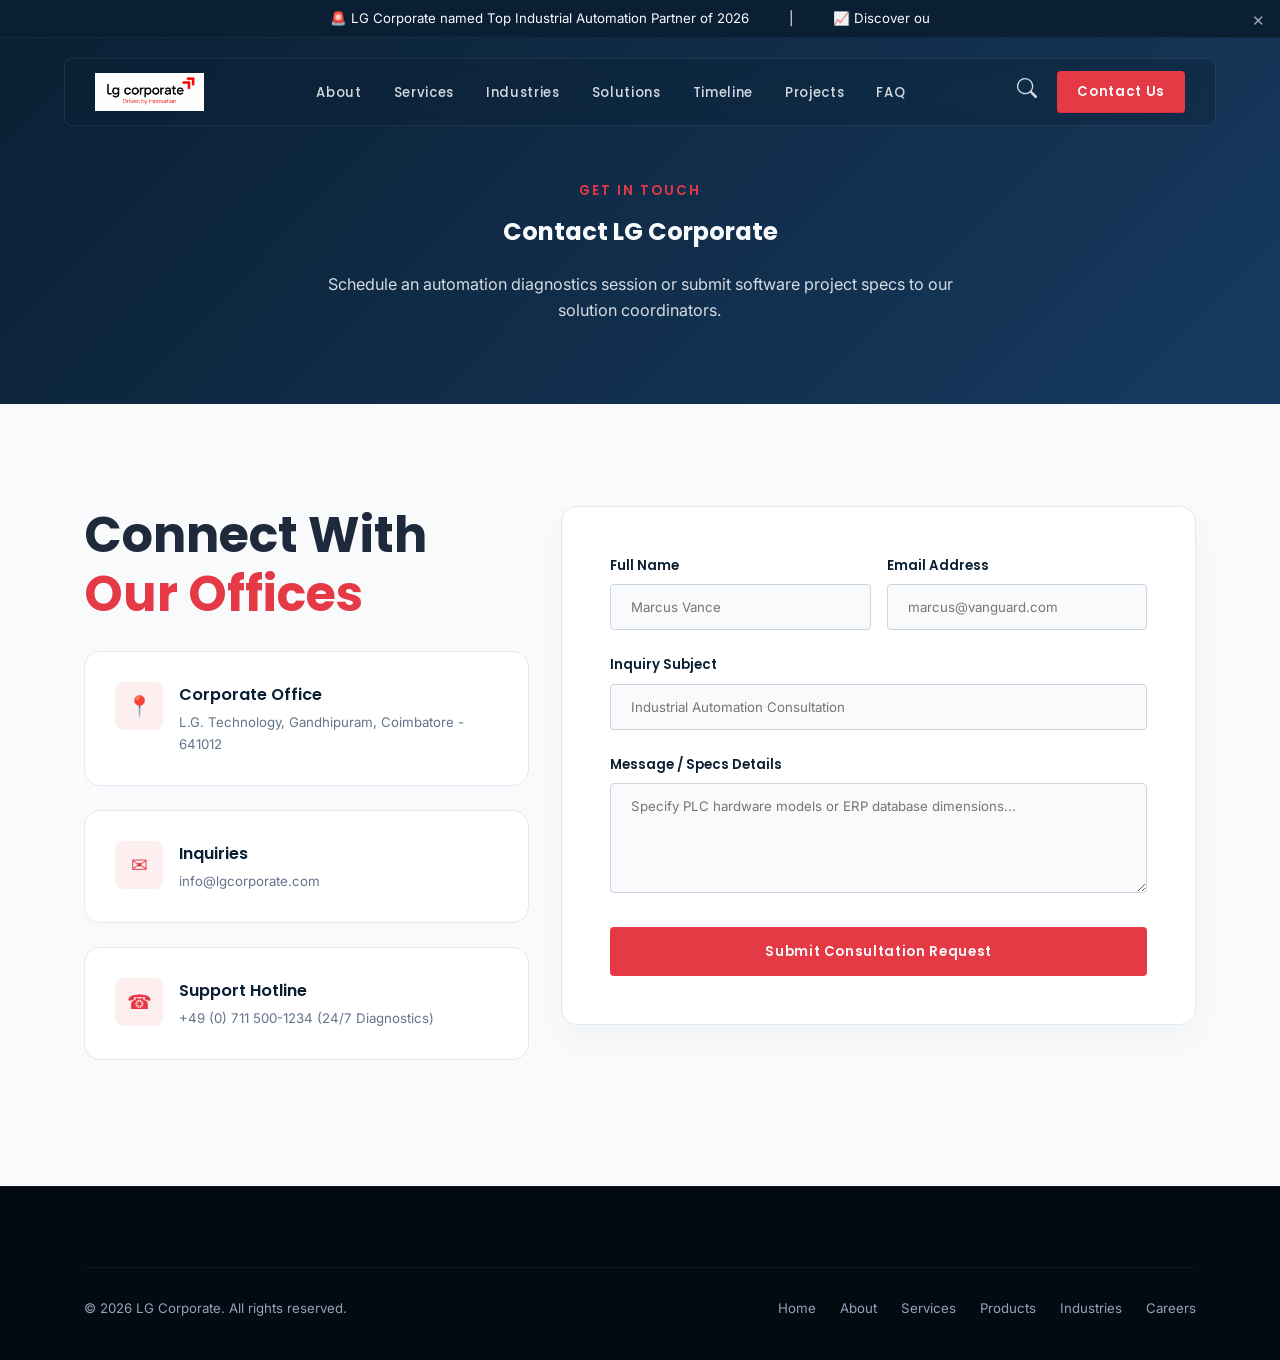
==== pages/contact.html @ 6f593ba3 "intial commit" ====
<!DOCTYPE html>
<html lang="en">
<head>
  <meta charset="UTF-8">
  <meta name="viewport" content="width=device-width, initial-scale=1.0">
  <title>Contact Us - LG Corporate</title>
  <link rel="shortcut icon" href="../assets/logos/favicon.png" type="image/x-icon">
  <meta name="description" content="Get in touch with LG Corporate's engineering and software team for industrial automation consulting.">
  
  <!-- Preconnect to Google Fonts for speed -->
  <link rel="preconnect" href="https://fonts.googleapis.com">
  <link rel="preconnect" href="https://fonts.gstatic.com" crossorigin>

  <!-- Cascading Style Sheets -->
  <link rel="stylesheet" href="../css/utilities.css">
  <link rel="stylesheet" href="../css/animations.css">
  <link rel="stylesheet" href="../css/style.css">
  <link rel="stylesheet" href="../css/responsive.css">
  
  <style>
    .subpage-hero {
      padding: 180px 0 80px 0;
      background: linear-gradient(135deg, var(--color-primary) 0%, var(--color-secondary) 100%);
      color: var(--color-text-light);
      text-align: center;
    }
    .contact-form-panel {
      background: #FFFFFF;
      border: 1px solid #E2E8F0;
      border-radius: var(--radius-lg);
      padding: 48px;
      box-shadow: 0 15px 35px rgba(0, 0, 0, 0.03);
    }
    .form-group {
      margin-bottom: 24px;
      display: flex;
      flex-direction: column;
      gap: 8px;
      text-align: left;
    }
    .form-group label {
      font-family: var(--font-heading);
      font-size: var(--fs-body-sm);
      font-weight: 600;
      color: var(--color-primary);
    }
    .form-control {
      width: 100%;
      background: var(--color-bg-light);
      border: 1px solid #CBD5E1;
      padding: 14px 20px;
      border-radius: var(--radius-sm);
      color: var(--color-text-main);
      outline: none;
      font-family: inherit;
      font-size: var(--fs-body-sm);
      transition: var(--transition-fast);
    }
    .form-control:focus {
      border-color: var(--color-accent);
      background: #FFFFFF;
    }
    .info-card {
      background: #FFFFFF;
      border: 1px solid #E2E8F0;
      border-radius: var(--radius-lg);
      padding: 30px;
      margin-bottom: 24px;
      display: flex;
      gap: 16px;
      align-items: flex-start;
    }
    .info-icon {
      width: 48px;
      height: 48px;
      background: rgba(230, 57, 70, 0.08);
      color: var(--color-accent);
      border-radius: var(--radius-md);
      display: flex;
      align-items: center;
      justify-content: center;
      flex-shrink: 0;
      font-size: 1.25rem;
    }
  </style>
</head>
<body id="top">

  <!-- Header Component -->
  <header>
    <!-- Announcement Bar -->
    <div class="announcement-bar" id="announcementBar" role="region" aria-label="Announcement Notice">
      <div class="announcement-ticker-container">
        <div class="animate-announcement-ticker">
          <span>🚨 LG Corporate named Top Industrial Automation Partner of 2026</span>
          <span style="margin: 0 40px;">|</span>
          <span>📈 Discover our new Industry 4.0 Digital Transformation blueprints below</span>
        </div>
      </div>
      <button class="announcement-bar-close" id="btnCloseAnnouncement" aria-label="Close Announcement Bar">&times;</button>
    </div>

    <!-- Main Navigation Bar -->
    <div class="header-navigation" id="mainHeader">
      <nav class="navbar-container" aria-label="Main Navigation">
        <!-- Logo -->
        <a href="../index.html" class="nav-logo" id="logoLink" aria-label="LG Corporate Homepage">
          <img src="../assets/logos/lg-coporate-logo.png" alt="LG Corporate Logo">
        </a>

        <!-- Desktop Navigation Menu -->
        <ul class="nav-links" id="desktopNavLinks">
          <li><a href="../index.html#about" class="nav-link">About</a></li>
          <li><a href="../index.html#services" class="nav-link">Services</a></li>
          <li><a href="../index.html#industries" class="nav-link">Industries</a></li>
          <li><a href="../index.html#solutions" class="nav-link">Solutions</a></li>
          <li><a href="../index.html#timeline" class="nav-link">Timeline</a></li>
          <li><a href="../index.html#projects" class="nav-link">Projects</a></li>
          <li><a href="../index.html#faq" class="nav-link">FAQ</a></li>
        </ul>

        <!-- Action Items -->
        <div class="nav-actions">
          <button class="btn-search-trigger" id="btnOpenSearch" aria-label="Open Search Overlay" aria-haspopup="dialog">
            <svg xmlns="http://www.w3.org/2000/svg" width="20" height="20" fill="currentColor" viewBox="0 0 16 16">
              <path d="M11.742 10.344a6.5 6.5 0 1 0-1.397 1.398h-.001c.03.04.062.078.098.115l3.85 3.85a1 1 0 0 0 1.415-1.414l-3.85-3.85a1.007 1.007 0 0 0-.115-.1zM12 6.5a5.5 5.5 0 1 1-11 0 5.5 5.5 0 0 1 11 0z"/>
            </svg>
          </button>
          <a href="../index.html#contact" class="btn btn-primary" id="btnHeaderContact" style="padding: 10px 20px;">Contact Us</a>
          <button class="btn-menu-trigger" id="btnOpenMobileMenu" aria-label="Open Navigation Menu" aria-expanded="false" aria-controls="mobileMenu">
            <svg xmlns="http://www.w3.org/2000/svg" width="28" height="28" fill="currentColor" viewBox="0 0 16 16">
              <path fill-rule="evenodd" d="M2.5 12a.5.5 0 0 1 .5-.5h10a.5.5 0 0 1 0 1H3a.5.5 0 0 1-.5-.5zm0-4.17a.5.5 0 0 1 .5-.5h10a.5.5 0 0 1 0 1H3a.5.5 0 0 1-.5-.5zM3 3.5a.5.5 0 0 0 0 1h10a.5.5 0 0 0 0-1H3z"/>
            </svg>
          </button>
        </div>

        <!-- Scroll Progress Bar -->
        <div class="scroll-progress" id="scrollProgress"></div>
      </nav>
    </div>
  </header>

  <!-- Mobile Drawer Menu Overlay -->
  <div class="mobile-menu-overlay" id="mobileMenu" aria-hidden="true" role="dialog">
    <div class="mobile-menu-header">
      <img src="../assets/logos/lg-coporate-logo.png" alt="LG Corporate Logo" style="height: 35px;">
      <button class="mobile-menu-close" id="btnCloseMobileMenu" aria-label="Close Navigation Menu">&times;</button>
    </div>
    <ul class="mobile-nav-links">
      <li><a href="../index.html#about" class="mobile-nav-link">About Us</a></li>
      <li><a href="../index.html#services" class="mobile-nav-link">Our Services</a></li>
      <li><a href="../index.html#industries" class="mobile-nav-link">Industries We Serve</a></li>
      <li><a href="../index.html#solutions" class="mobile-nav-link">Tech Solutions</a></li>
      <li><a href="../index.html#timeline" class="mobile-nav-link">Corporate Timeline</a></li>
      <li><a href="../index.html#projects" class="mobile-nav-link">Featured Projects</a></li>
      <li><a href="../index.html#faq" class="mobile-nav-link">FAQ Support</a></li>
      <li><a href="../index.html#contact" class="mobile-nav-link">Get In Touch</a></li>
    </ul>
  </div>

  <main>
    <!-- Subpage Hero banner -->
    <section class="subpage-hero" aria-label="Contact Hero">
      <div class="container">
        <span class="section-subtitle" style="color: var(--color-accent);">Get In Touch</span>
        <h1 class="fs-hero-title font-heading" style="margin-top: 10px;">Contact LG Corporate</h1>
        <p style="margin-top: 20px; max-width: 650px; margin-left: auto; margin-right: auto; opacity: 0.85;">
          Schedule an automation diagnostics session or submit software project specs to our solution coordinators.
        </p>
      </div>
    </section>

    <!-- Form Section -->
    <section class="section">
      <div class="container">
        <div class="grid-12">
          
          <!-- Contact Info Column -->
          <div class="col-5 col-lg-12" data-reveal="fade-right">
            <h2 class="section-title" style="margin-bottom: 28px;">Connect With <span>Our Offices</span></h2>
            
            <div class="info-card">
              <div class="info-icon">📍</div>
              <div>
                <h4 class="font-heading" style="font-weight: 600; color: var(--color-primary);">Corporate Office</h4>
                <p style="font-size: var(--fs-body-sm); color: var(--color-text-muted); margin-top: 4px;">L.G. Technology, Gandhipuram, Coimbatore - 641012</p>
              </div>
            </div>

            <div class="info-card">
              <div class="info-icon">✉</div>
              <div>
                <h4 class="font-heading" style="font-weight: 600; color: var(--color-primary);">Inquiries</h4>
                <p style="font-size: var(--fs-body-sm); color: var(--color-text-muted); margin-top: 4px;">info@lgcorporate.com</p>
              </div>
            </div>

            <div class="info-card">
              <div class="info-icon">☎</div>
              <div>
                <h4 class="font-heading" style="font-weight: 600; color: var(--color-primary);">Support Hotline</h4>
                <p style="font-size: var(--fs-body-sm); color: var(--color-text-muted); margin-top: 4px;">+49 (0) 711 500-1234 (24/7 Diagnostics)</p>
              </div>
            </div>
          </div>

          <!-- Glass Form Column -->
          <div class="col-7 col-lg-12" data-reveal="fade-left" data-delay="300">
            <div class="contact-form-panel">
              <form action="#" method="post" aria-label="Send a direct corporate message">
                <div class="grid-12" style="gap: 0 16px;">
                  <div class="col-6 col-sm-12 form-group">
                    <label for="contactName">Full Name</label>
                    <input type="text" id="contactName" class="form-control" placeholder="Marcus Vance" required>
                  </div>
                  <div class="col-6 col-sm-12 form-group">
                    <label for="contactEmail">Email Address</label>
                    <input type="email" id="contactEmail" class="form-control" placeholder="marcus@vanguard.com" required>
                  </div>
                </div>
                <div class="form-group">
                  <label for="contactSubject">Inquiry Subject</label>
                  <input type="text" id="contactSubject" class="form-control" placeholder="Industrial Automation Consultation" required>
                </div>
                <div class="form-group">
                  <label for="contactMsg">Message / Specs Details</label>
                  <textarea id="contactMsg" class="form-control" rows="5" placeholder="Specify PLC hardware models or ERP database dimensions..." required></textarea>
                </div>
                <button type="submit" class="btn btn-primary" style="width: 100%; margin-top: 10px;">Submit Consultation Request</button>
              </form>
            </div>
          </div>

        </div>
      </div>
    </section>

  </main>

  <!-- Footer Component -->
  <footer class="site-footer" role="contentinfo">
    <div class="container">
      <div class="footer-bottom">
        <p class="footer-copy">&copy; 2026 LG Corporate. All rights reserved.</p>
        <div class="footer-bottom-links">
          <a href="../index.html">Home</a>
          <a href="about.html">About</a>
          <a href="services.html">Services</a>
          <a href="products.html">Products</a>
          <a href="industries.html">Industries</a>
          <a href="carrers.html">Careers</a>
        </div>
      </div>
    </div>
  </footer>

  <!-- Scripts -->
  <script src="../js/navbar.js"></script>
  <script src="../js/counter.js"></script>
  <script src="../js/animations.js"></script>
  <script src="../js/script.js"></script>
</body>
</html>
---- css/utilities.css ----
/* ==========================================================================
   LG CORPORATE - DESIGN SYSTEM & UTILITIES (css/utilities.css)
   ========================================================================== */

/* 1. Google Fonts Import */
@import url('https://fonts.googleapis.com/css2?family=Inter:wght@300;400;500;600;700&family=Outfit:wght@400;600;700;800&family=Poppins:wght@300;400;500;600;700;800&display=swap');

/* 2. Custom Properties (Design Tokens) */
:root {
  /* Color Palette */
  --color-primary: #0A1F33;
  --color-secondary: #163A5F;
  --color-accent: #E63946;
  --color-accent-hover: #D62839;
  --color-bg-light: #F8FAFC;
  --color-bg-dark: #06111C;
  --color-text-main: #1E293B;
  --color-text-muted: #64748B;
  --color-text-light: #F8FAFC;
  --color-text-light-muted: #94A3B8;

  /* Glassmorphism Styles */
  --glass-bg-light: rgba(255, 255, 255, 0.75);
  --glass-bg-dark: rgba(10, 31, 51, 0.65);
  --glass-border-light: rgba(255, 255, 255, 0.35);
  --glass-border-dark: rgba(255, 255, 255, 0.08);
  --glass-shadow: 0 8px 32px 0 rgba(0, 0, 0, 0.08);
  --glass-shadow-dark: 0 8px 32px 0 rgba(0, 0, 0, 0.25);
  --glass-backdrop-blur: 15px;

  /* Typography Fonts */
  --font-heading: 'Poppins', sans-serif;
  --font-body: 'Inter', sans-serif;
  --font-numbers: 'Outfit', sans-serif;

  /* Fluid Typography Sizes (Scales fluidly from 320px to 3840px 4K) */
  --fs-hero-title: clamp(2.25rem, 4.5vw + 1rem, 6rem);
  --fs-hero-subtitle: clamp(1rem, 1.5vw + 0.5rem, 2rem);
  --fs-section-title: clamp(1.75rem, 3.2vw + 0.5rem, 3.5rem);
  --fs-section-subtitle: clamp(0.85rem, 0.8vw + 0.6rem, 1.25rem);
  --fs-card-title: clamp(1.15rem, 1vw + 0.8rem, 1.75rem);
  --fs-body: clamp(0.95rem, 0.2vw + 0.85rem, 1.25rem);
  --fs-body-sm: clamp(0.8rem, 0.1vw + 0.75rem, 1rem);
  --fs-stats-num: clamp(2.5rem, 5vw + 1rem, 6rem);

  /* Fluid Spacing & Grid System */
  --container-max-width: min(1280px, 90vw);
  --section-padding: clamp(60px, 8vw, 120px);
  --grid-gap: clamp(16px, 2.5vw, 32px);
  
  /* Transition Presets */
  --transition-smooth: all 0.4s cubic-bezier(0.16, 1, 0.3, 1);
  --transition-fast: all 0.2s ease-out;
  --transition-slow: all 0.8s cubic-bezier(0.16, 1, 0.3, 1);
  
  /* Border Radius */
  --radius-sm: 4px;
  --radius-md: 8px;
  --radius-lg: 16px;
  --radius-full: 9999px;
}

/* Apply 4K modifications */
@media (min-width: 2560px) {
  :root {
    --container-max-width: min(2000px, 92vw);
    --section-padding: 160px;
    --grid-gap: 48px;
  }
}

/* 3. Global CSS Reset & Base Styles */
*, *::before, *::after {
  box-sizing: border-box;
  margin: 0;
  padding: 0;
}

html {
  scroll-behavior: smooth;
  font-size: 16px;
  -webkit-font-smoothing: antialiased;
  -moz-osx-font-smoothing: grayscale;
}

/* High-contrast and dark-mode friendly defaults */
body {
  font-family: var(--font-body);
  font-size: var(--fs-body);
  color: var(--color-text-main);
  background-color: var(--color-bg-light);
  line-height: 1.6;
  overflow-x: hidden;
}

img {
  max-width: 100%;
  height: auto;
  display: block;
}

a {
  color: inherit;
  text-decoration: none;
  transition: var(--transition-fast);
}

button {
  background: none;
  border: none;
  font: inherit;
  cursor: pointer;
}

/* Accessibility Focus Styles */
*:focus-visible {
  outline: 2px solid var(--color-accent);
  outline-offset: 4px;
}

/* 4. Common Layout Classes */
.container {
  width: 100%;
  max-width: var(--container-max-width);
  margin-left: auto;
  margin-right: auto;
  padding-left: 20px;
  padding-right: 20px;
}

.section {
  padding-top: var(--section-padding);
  padding-bottom: var(--section-padding);
  position: relative;
}

.section-dark {
  background-color: var(--color-bg-dark);
  color: var(--color-text-light);
}

.section-header {
  text-align: center;
  max-width: 700px;
  margin: 0 auto calc(var(--section-padding) * 0.6) auto;
}

.section-subtitle {
  font-family: var(--font-heading);
  font-size: var(--fs-body-sm);
  text-transform: uppercase;
  letter-spacing: 0.15em;
  color: var(--color-accent);
  font-weight: 600;
  margin-bottom: 12px;
  display: block;
}

.section-title {
  font-family: var(--font-heading);
  font-size: var(--fs-section-title);
  color: inherit;
  font-weight: 700;
  line-height: 1.2;
}

.section-title span {
  color: var(--color-accent);
}

/* 5. 12-Column Grid System */
.grid-12 {
  display: grid;
  grid-template-columns: repeat(12, 1fr);
  gap: var(--grid-gap);
}

/* Col Spans */
.col-12 { grid-column: span 12; }
.col-11 { grid-column: span 11; }
.col-10 { grid-column: span 10; }
.col-9  { grid-column: span 9; }
.col-8  { grid-column: span 8; }
.col-7  { grid-column: span 7; }
.col-6  { grid-column: span 6; }
.col-5  { grid-column: span 5; }
.col-4  { grid-column: span 4; }
.col-3  { grid-column: span 3; }
.col-2  { grid-column: span 2; }
.col-1  { grid-column: span 1; }

/* Responsive grid modifications */
@media (max-width: 1024px) {
  .col-lg-12 { grid-column: span 12; }
  .col-lg-6  { grid-column: span 6; }
  .col-lg-4  { grid-column: span 4; }
  .col-lg-3  { grid-column: span 3; }
}

@media (max-width: 768px) {
  .col-md-12 { grid-column: span 12; }
  .col-md-6  { grid-column: span 6; }
  .col-md-4  { grid-column: span 4; }
}

@media (max-width: 480px) {
  .col-sm-12 { grid-column: span 12; }
}

/* 6. Premium Glassmorphic Styles */
.glass-panel {
  background: var(--glass-bg-light);
  backdrop-filter: blur(var(--glass-backdrop-blur));
  -webkit-backdrop-filter: blur(var(--glass-backdrop-blur));
  border: 1px solid var(--glass-border-light);
  box-shadow: var(--glass-shadow);
  border-radius: var(--radius-lg);
}

.glass-panel-dark {
  background: var(--glass-bg-dark);
  backdrop-filter: blur(var(--glass-backdrop-blur));
  -webkit-backdrop-filter: blur(var(--glass-backdrop-blur));
  border: 1px solid var(--glass-border-dark);
  box-shadow: var(--glass-shadow-dark);
  border-radius: var(--radius-lg);
}

/* 7. Button Styles (Magnetic / Premium Hover effects) */
.btn {
  display: inline-flex;
  align-items: center;
  justify-content: center;
  padding: 14px 28px;
  font-family: var(--font-heading);
  font-size: var(--fs-body-sm);
  font-weight: 600;
  letter-spacing: 0.05em;
  border-radius: var(--radius-sm);
  transition: var(--transition-smooth);
  position: relative;
  overflow: hidden;
  z-index: 1;
}

.btn-primary {
  background-color: var(--color-accent);
  color: var(--color-text-light);
}

.btn-primary::before {
  content: '';
  position: absolute;
  top: 0;
  left: 0;
  width: 100%;
  height: 100%;
  background-color: var(--color-accent-hover);
  transform: translateY(100%);
  transition: var(--transition-smooth);
  z-index: -1;
}

.btn-primary:hover::before {
  transform: translateY(0);
}

.btn-secondary {
  border: 1px solid var(--glass-border-light);
  background: rgba(255, 255, 255, 0.08);
  color: var(--color-text-light);
  backdrop-filter: blur(5px);
  -webkit-backdrop-filter: blur(5px);
}

.btn-secondary:hover {
  background: var(--color-text-light);
  color: var(--color-primary);
  border-color: var(--color-text-light);
}

.btn-dark {
  background-color: var(--color-primary);
  color: var(--color-text-light);
}

.btn-dark::before {
  content: '';
  position: absolute;
  top: 0;
  left: 0;
  width: 100%;
  height: 100%;
  background-color: var(--color-secondary);
  transform: translateY(100%);
  transition: var(--transition-smooth);
  z-index: -1;
}

.btn-dark:hover::before {
  transform: translateY(0);
}

.btn-icon {
  margin-left: 8px;
  transition: var(--transition-fast);
}

.btn:hover .btn-icon {
  transform: translateX(4px);
}

/* 8. UI Helpers */
.flex { display: flex; }
.flex-column { display: flex; flex-direction: column; }
.align-center { align-items: center; }
.justify-between { justify-content: space-between; }
.justify-center { justify-content: center; }

.text-center { text-align: center; }
.text-left { text-align: left; }
.text-right { text-align: right; }

.font-heading { font-family: var(--font-heading); }
.font-numbers { font-family: var(--font-numbers); }

.opacity-70 { opacity: 0.7; }
.opacity-50 { opacity: 0.5; }

.mb-1 { margin-bottom: 8px; }
.mb-2 { margin-bottom: 16px; }
.mb-3 { margin-bottom: 24px; }
.mb-4 { margin-bottom: 32px; }
.mb-5 { margin-bottom: 48px; }

.visually-hidden {
  position: absolute;
  width: 1px;
  height: 1px;
  padding: 0;
  margin: -1px;
  overflow: hidden;
  clip: rect(0, 0, 0, 0);
  border: 0;
}
---- css/animations.css ----
/* ==========================================================================
   LG CORPORATE - ANIMATIONS & TRANSITIONS (css/animations.css)
   ========================================================================== */

/* 1. Core Scroll Reveal Animations (GSAP-style using active classes) */
[data-reveal] {
  opacity: 0;
  will-change: transform, opacity;
  transition: opacity 0.8s cubic-bezier(0.16, 1, 0.3, 1),
              transform 0.8s cubic-bezier(0.16, 1, 0.3, 1);
}

/* Directions */
[data-reveal="fade-up"] {
  transform: translateY(50px);
}

[data-reveal="fade-down"] {
  transform: translateY(-50px);
}

[data-reveal="fade-left"] {
  transform: translateX(50px);
}

[data-reveal="fade-right"] {
  transform: translateX(-50px);
}

[data-reveal="scale-up"] {
  transform: scale(0.92);
}

[data-reveal="clip-right"] {
  clip-path: inset(0 100% 0 0);
  opacity: 1;
  transition: clip-path 1.2s cubic-bezier(0.16, 1, 0.3, 1);
}

/* Active State (applied by JS) */
[data-reveal].active {
  opacity: 1;
  transform: translate(0) scale(1);
}

[data-reveal="clip-right"].active {
  clip-path: inset(0 0 0 0);
}

/* Stagger Delays (100ms - 1000ms) */
.active.delay-100 { transition-delay: 100ms; }
.active.delay-200 { transition-delay: 200ms; }
.active.delay-300 { transition-delay: 300ms; }
.active.delay-400 { transition-delay: 400ms; }
.active.delay-500 { transition-delay: 500ms; }
.active.delay-600 { transition-delay: 600ms; }
.active.delay-700 { transition-delay: 700ms; }
.active.delay-800 { transition-delay: 800ms; }
.active.delay-900 { transition-delay: 900ms; }
.active.delay-1000 { transition-delay: 1000ms; }

/* Durations */
.duration-slow { transition-duration: 1.2s; }
.duration-fast { transition-duration: 0.4s; }

/* 2. Keyframes for continuous animations */

/* Mouse Scroll Indicator Pulse */
@keyframes scrollIndicator {
  0% {
    transform: translateY(0) scaleY(1);
    opacity: 0;
  }
  20% {
    opacity: 1;
  }
  60% {
    transform: translateY(12px) scaleY(0.7);
    opacity: 0;
  }
  100% {
    transform: translateY(0) scaleY(1);
    opacity: 0;
  }
}

.animate-scroll-dot {
  animation: scrollIndicator 2s infinite cubic-bezier(0.16, 1, 0.3, 1);
}

/* Floating Card Keyframes */
@keyframes float {
  0% { transform: translateY(0px); }
  50% { transform: translateY(-10px); }
  100% { transform: translateY(0px); }
}

.floating-card-1 { animation: float 6s ease-in-out infinite; }
.floating-card-2 { animation: float 8s ease-in-out infinite; }
.floating-card-3 { animation: float 7s ease-in-out infinite; }

/* Brand Logo Marquee */
@keyframes marquee {
  0% { transform: translateX(0); }
  100% { transform: translateX(-50%); }
}

.animate-marquee {
  display: flex;
  width: max-content;
  animation: marquee 25s linear infinite;
}

.animate-marquee:hover {
  animation-play-state: paused;
}

/* Hover glow keyframe for elements */
@keyframes pulseGlow {
  0% { box-shadow: 0 0 10px rgba(230, 57, 70, 0.2); }
  50% { box-shadow: 0 0 25px rgba(230, 57, 70, 0.45); }
  100% { box-shadow: 0 0 10px rgba(230, 57, 70, 0.2); }
}

.hover-glow:hover {
  animation: pulseGlow 2s infinite ease-in-out;
}

/* Announcement Bar Ticker scrolling */
@keyframes scrollText {
  0% { transform: translate3d(0, 0, 0); }
  100% { transform: translate3d(-50%, 0, 0); }
}

.animate-announcement-ticker {
  display: inline-flex;
  white-space: nowrap;
  animation: scrollText 20s linear infinite;
}

/* 3. Micro-interactions */

/* Link line expansion effect */
.link-underline {
  position: relative;
}

.link-underline::after {
  content: '';
  position: absolute;
  bottom: -4px;
  left: 0;
  width: 100%;
  height: 2px;
  background-color: var(--color-accent);
  transform: scaleX(0);
  transform-origin: right;
  transition: transform 0.4s cubic-bezier(0.16, 1, 0.3, 1);
}

.link-underline:hover::after {
  transform: scaleX(1);
  transform-origin: left;
}

/* Arrow move hover effect */
.arrow-hover {
  display: inline-flex;
  align-items: center;
}

.arrow-hover svg {
  transition: transform 0.3s cubic-bezier(0.16, 1, 0.3, 1);
}

.arrow-hover:hover svg {
  transform: translateX(6px);
}

/* Ken Burns background zoom for standard cards */
.zoom-bg-container {
  overflow: hidden;
  position: relative;
}

.zoom-bg-container img {
  transition: transform 1.2s cubic-bezier(0.16, 1, 0.3, 1);
}

.zoom-bg-container:hover img {
  transform: scale(1.08);
}
---- css/style.css ----
/* ==========================================================================
   LG CORPORATE - COMPONENT STYLING (css/style.css)
   ========================================================================== */

/* 1. Header, Announcement Bar & Navbar */

header {
  position: fixed;
  top: 0;
  left: 0;
  width: 100%;
  z-index: 1000;
  pointer-events: none;
  transition: transform 0.4s cubic-bezier(0.16, 1, 0.3, 1);
}

header.scrolled {
  transform: translateY(-40px);
}

body.announcement-closed header {
  transform: translateY(0) !important;
}

body.announcement-closed .announcement-bar {
  max-height: 0;
  padding-top: 0;
  padding-bottom: 0;
  border-bottom: none;
}

/* Announcement Bar */
.announcement-bar {
  background-color: var(--color-primary);
  color: var(--color-text-light);
  font-size: var(--fs-body-sm);
  padding: 8px 40px 8px 20px;
  position: relative;
  overflow: hidden;
  z-index: 1001;
  border-bottom: 1px solid rgba(255, 255, 255, 0.05);
  display: flex;
  justify-content: center;
  align-items: center;
  transition: max-height 0.4s ease-out, padding 0.4s ease-out, border 0.4s ease-out;
  max-height: 40px;
  pointer-events: auto;
}

.announcement-bar.closed {
  max-height: 0;
  padding-top: 0;
  padding-bottom: 0;
  border-bottom: none;
}

.announcement-ticker-container {
  overflow: hidden;
  width: 100%;
  max-width: 600px;
  text-align: center;
}

.announcement-bar-close {
  position: absolute;
  right: 15px;
  top: 50%;
  transform: translateY(-50%);
  color: var(--color-text-light-muted);
  font-size: 1.2rem;
  transition: var(--transition-fast);
}

.announcement-bar-close:hover {
  color: var(--color-accent);
}

/* Navbar */
.header-navigation {
  position: relative;
  width: 100%;
  z-index: 1000;
  transition: var(--transition-smooth);
  pointer-events: auto;
}

.navbar-container {
  max-width: var(--container-max-width);
  margin: 20px auto;
  padding: 12px 30px;
  border-radius: var(--radius-md);
  border: 1px solid rgba(255, 255, 255, 0.08);
  background: rgba(10, 31, 51, 0.3);
  backdrop-filter: blur(10px);
  -webkit-backdrop-filter: blur(10px);
  display: flex;
  align-items: center;
  justify-content: space-between;
  transition: var(--transition-smooth);
}

/* Scroll Active State */
header.scrolled .header-navigation {
  background: var(--glass-bg-dark);
  backdrop-filter: blur(var(--glass-backdrop-blur));
  -webkit-backdrop-filter: blur(var(--glass-backdrop-blur));
  border-bottom: 1px solid var(--glass-border-dark);
}

header.scrolled .navbar-container {
  margin: 0 auto; /* Keep centered on all displays, including 4K */
  border-radius: 0;
  border: none;
  background: transparent;
  backdrop-filter: none;
  -webkit-backdrop-filter: none;
  box-shadow: none;
  padding: 16px 20px;
}

/* Logo */
.nav-logo {
  display: flex;
  align-items: center;
}

.nav-logo img {
  height: clamp(32px, 3vw, 42px);
  width: auto;
  object-fit: contain;
}

/* Menu Links */
.nav-links {
  display: flex;
  align-items: center;
  list-style: none;
  gap: 32px;
}

.nav-link {
  font-family: var(--font-heading);
  font-size: var(--fs-body-sm);
  font-weight: 500;
  color: var(--color-text-light);
  letter-spacing: 0.05em;
  opacity: 0.85;
}

.nav-link:hover,
.nav-link.active {
  color: var(--color-accent);
  opacity: 1;
}

/* Actions */
.nav-actions {
  display: flex;
  align-items: center;
  gap: 20px;
}

.btn-search-trigger {
  color: var(--color-text-light);
  opacity: 0.85;
  transition: var(--transition-fast);
  font-size: 1.1rem;
}

.btn-search-trigger:hover {
  color: var(--color-accent);
  opacity: 1;
}

.btn-menu-trigger {
  display: none;
  color: var(--color-text-light);
  font-size: 1.4rem;
}

/* Scroll Progress Bar */
.scroll-progress {
  position: absolute;
  bottom: 0;
  left: 0;
  height: 2px;
  background: var(--color-accent);
  width: 0%;
  transition: width 0.1s ease-out;
}

/* 2. Mobile Drawer Menu */
.mobile-menu-overlay {
  position: fixed;
  top: 0;
  right: -100%;
  width: 100%;
  height: 100%;
  background: var(--color-bg-dark);
  z-index: 1002;
  transition: var(--transition-smooth);
  display: flex;
  flex-direction: column;
  padding: 40px;
}

.mobile-menu-overlay.open {
  right: 0;
}

.mobile-menu-header {
  display: flex;
  justify-content: space-between;
  align-items: center;
  margin-bottom: 60px;
}

.mobile-menu-close {
  color: var(--color-text-light);
  font-size: 2rem;
}

.mobile-nav-links {
  list-style: none;
  display: flex;
  flex-direction: column;
  gap: 32px;
}

.mobile-nav-link {
  font-family: var(--font-heading);
  font-size: 2rem;
  font-weight: 700;
  color: var(--color-text-light);
}

.mobile-nav-link:hover {
  color: var(--color-accent);
}

/* 3. Search Overlay */
.search-overlay {
  position: fixed;
  top: 0;
  left: 0;
  width: 100%;
  height: 100%;
  background: rgba(6, 17, 28, 0.98);
  backdrop-filter: blur(15px);
  z-index: 1003;
  opacity: 0;
  pointer-events: none;
  transition: var(--transition-smooth);
  display: flex;
  align-items: center;
  justify-content: center;
}

.search-overlay.open {
  opacity: 1;
  pointer-events: auto;
}

.search-container {
  width: 100%;
  max-width: 720px;
  padding: 20px;
  position: relative;
  text-align: center;
}

.search-close {
  position: absolute;
  top: -60px;
  right: 20px;
  color: var(--color-text-light-muted);
  font-size: 2.5rem;
  transition: var(--transition-fast);
}

.search-close:hover {
  color: var(--color-accent);
}

.search-input {
  width: 100%;
  background: transparent;
  border: none;
  border-bottom: 2px solid rgba(255, 255, 255, 0.1);
  color: var(--color-text-light);
  font-family: var(--font-heading);
  font-size: 2rem;
  padding: 15px 0;
  outline: none;
  text-align: center;
  transition: var(--transition-smooth);
}

.search-input:focus {
  border-color: var(--color-accent);
}

.search-suggestions {
  margin-top: 40px;
  color: var(--color-text-light-muted);
}

.search-suggestion-tags {
  display: flex;
  justify-content: center;
  gap: 12px;
  flex-wrap: wrap;
  margin-top: 15px;
}

.search-tag {
  background: rgba(255, 255, 255, 0.05);
  border: 1px solid rgba(255, 255, 255, 0.08);
  padding: 6px 14px;
  border-radius: var(--radius-full);
  font-size: var(--fs-body-sm);
  color: var(--color-text-light);
  transition: var(--transition-fast);
}

.search-tag:hover {
  background: var(--color-accent);
  border-color: var(--color-accent);
}

/* 4. Hero Section */
.hero-section {
  position: relative;
  width: 100%;
  height: 100vh;
  min-height: 650px;
  overflow: hidden;
  display: flex;
  flex-direction: column;
  justify-content: center;
  color: var(--color-text-light);
  z-index: 1;
  padding-top: 80px; /* Accounts for fixed navbar overlay height */
}

/* Hero Background Video */
.hero-video-wrapper {
  position: absolute;
  top: 0;
  left: 0;
  width: 100%;
  height: 100%;
  z-index: -2;
  overflow: hidden;
  background-color: var(--color-bg-dark);
}

.hero-video-wrapper video {
  width: 100%;
  height: 100%;
  object-fit: cover;
  transform: scale(1.1); /* Standard scaling for active entry */
  transition: transform 3.5s cubic-bezier(0.16, 1, 0.3, 1);
  will-change: transform;
}

/* Dark cinematic overlay */
.hero-video-overlay {
  position: absolute;
  top: 0;
  left: 0;
  width: 100%;
  height: 100%;
  z-index: -1;
  background: linear-gradient(
    to bottom,
    rgba(6, 17, 28, 0.8) 0%,
    rgba(6, 17, 28, 0.4) 50%,
    rgba(6, 17, 28, 0.95) 100%
  );
}

/* Hero Content Area */
.hero-content {
  position: absolute;
  bottom: 27%; /* Sits precisely in the clear zone between video text and stats panel */
  left: 50%;
  transform: translateX(-50%);
  z-index: 10;
  text-align: center;
  max-width: 960px;
  width: 90%;
  margin: 0;
  padding: 0 20px;
}

.hero-buttons {
  display: flex;
  justify-content: center;
  gap: 20px;
  margin-top: 0; /* Reset margin since container is absolutely positioned */
}

/* Hero Background Audio Toggle Button */
.hero-audio-toggle {
  position: absolute;
  right: 5%;
  bottom: 8%; /* Sits level with the stats cards */
  z-index: 15;
  width: 48px;
  height: 48px;
  border-radius: var(--radius-full);
  display: flex;
  align-items: center;
  justify-content: center;
  color: var(--color-text-light);
  border: 1px solid var(--glass-border-dark);
  cursor: pointer;
  pointer-events: auto;
  transition: var(--transition-smooth);
}

.hero-audio-toggle:hover {
  background-color: var(--color-accent);
  border-color: var(--color-accent);
  transform: scale(1.1);
  box-shadow: 0 0 15px rgba(230, 57, 70, 0.4);
}

@media (max-width: 768px) {
  .hero-audio-toggle {
    right: 20px;
    bottom: 20px;
  }
}

/* Mouse Scroll Indicator */
.scroll-indicator-container {
  position: absolute;
  bottom: 2%;
  left: 50%;
  transform: translateX(-50%);
  z-index: 10;
}

.mouse-scroll {
  width: 24px;
  height: 40px;
  border: 2px solid rgba(255, 255, 255, 0.4);
  border-radius: 12px;
  position: relative;
  display: flex;
  justify-content: center;
}

.mouse-scroll-dot {
  width: 4px;
  height: 8px;
  background-color: var(--color-accent);
  border-radius: var(--radius-full);
  margin-top: 6px;
}

/* 5. Trusted Companies */
.trusted-section {
  padding: 50px 0;
  background-color: #050E17;
  overflow: hidden;
  border-bottom: 1px solid rgba(255, 255, 255, 0.03);
}

.ticker-wrapper {
  overflow: hidden;
  width: 100%;
}

.trusted-logo {
  font-family: var(--font-heading);
  font-size: 1.5rem;
  font-weight: 800;
  color: rgba(255, 255, 255, 0.25);
  margin: 0 45px;
  letter-spacing: 0.1em;
  text-transform: uppercase;
  display: flex;
  align-items: center;
  gap: 10px;
  transition: var(--transition-fast);
}

.trusted-logo:hover {
  color: rgba(255, 255, 255, 0.7);
}

/* 6. About Section */
.about-section {
  background-color: var(--color-bg-light);
}

.about-content-left {
  display: flex;
  flex-direction: column;
  justify-content: center;
}

.about-features {
  display: flex;
  flex-direction: column;
  gap: 20px;
  margin-top: 32px;
}

.about-feature-item {
  display: flex;
  gap: 16px;
}

.about-feature-icon {
  width: 48px;
  height: 48px;
  border-radius: var(--radius-md);
  background-color: rgba(22, 58, 95, 0.08);
  color: var(--color-secondary);
  display: flex;
  align-items: center;
  justify-content: center;
  flex-shrink: 0;
  font-size: 1.25rem;
}

.about-feature-text h4 {
  font-family: var(--font-heading);
  font-weight: 600;
  color: var(--color-primary);
}

.about-feature-text p {
  font-size: var(--fs-body-sm);
  color: var(--color-text-muted);
  margin-top: 4px;
}

.about-media-right {
  position: relative;
  display: flex;
  align-items: center;
  justify-content: center;
}

.about-image-wrapper {
  position: relative;
  width: 85%;
  border-radius: var(--radius-lg);
  overflow: hidden;
  box-shadow: 0 20px 40px rgba(0, 0, 0, 0.08);
}

.about-image-wrapper img {
  width: 100%;
  height: 100%;
  object-fit: cover;
}

.about-badge {
  position: absolute;
  bottom: -20px;
  left: -20px;
  padding: 30px;
  text-align: center;
  color: var(--color-text-light);
  border: 1px solid rgba(255, 255, 255, 0.15);
}

.about-badge h3 {
  font-family: var(--font-numbers);
  font-size: 3rem;
  font-weight: 800;
  line-height: 1;
}

.about-badge p {
  font-family: var(--font-heading);
  font-size: var(--fs-body-sm);
  text-transform: uppercase;
  letter-spacing: 0.1em;
  margin-top: 6px;
}

/* 7. Statistics Section */
.statistics-section {
  padding-top: var(--section-padding);
  padding-bottom: var(--section-padding);
  background: radial-gradient(circle at 10% 20%, rgba(10, 31, 51, 1) 0%, rgba(6, 17, 28, 1) 100%);
  color: var(--color-text-light);
  position: relative;
  overflow: hidden;
}

.statistics-section::before {
  content: '';
  position: absolute;
  width: 400px;
  height: 400px;
  background: radial-gradient(circle, rgba(230, 57, 70, 0.06) 0%, transparent 70%);
  top: -10%;
  right: -5%;
  pointer-events: none;
}

.stats-card-grid {
  display: grid;
  grid-template-columns: repeat(3, 1fr);
  gap: var(--grid-gap);
}

.stat-glass-card {
  text-align: center;
  padding: 50px 30px;
  position: relative;
  overflow: hidden;
  transition: var(--transition-smooth);
}

.stat-glass-card:hover {
  transform: translateY(-8px);
  border-color: rgba(255, 255, 255, 0.15);
  box-shadow: 0 15px 35px rgba(0, 0, 0, 0.3);
}

.stat-glass-card::after {
  content: '';
  position: absolute;
  top: 0;
  left: 0;
  width: 100%;
  height: 3px;
  background: var(--color-accent);
  transform: scaleX(0);
  transform-origin: left;
  transition: transform 0.4s cubic-bezier(0.16, 1, 0.3, 1);
}

.stat-glass-card:hover::after {
  transform: scaleX(1);
}

.stat-icon {
  font-size: 2.2rem;
  color: var(--color-accent);
  margin-bottom: 24px;
  display: flex;
  justify-content: center;
  align-items: center;
}

.stat-number {
  font-family: var(--font-numbers);
  font-size: var(--fs-stats-num);
  font-weight: 800;
  line-height: 1.1;
  color: var(--color-text-light);
}

.stat-label {
  font-family: var(--font-heading);
  font-size: 1.1rem;
  color: var(--color-text-light-muted);
  margin-top: 8px;
  font-weight: 500;
}

/* 8. Services Section */
.services-section {
  background-color: var(--color-bg-light);
}

.services-grid {
  display: grid;
  grid-template-columns: repeat(3, 1fr);
  gap: var(--grid-gap);
}

.service-card {
  position: relative;
  background-color: #FFFFFF;
  border: 1px solid #E2E8F0;
  border-radius: var(--radius-lg);
  padding: 48px;
  overflow: hidden;
  display: flex;
  flex-direction: column;
  min-height: 380px;
  justify-content: space-between;
  transition: var(--transition-smooth);
}

.service-card:hover {
  transform: translateY(-8px);
  box-shadow: 0 20px 40px rgba(10, 31, 51, 0.05);
  border-color: transparent;
}

/* Hover Image Setup */
.service-hover-bg {
  position: absolute;
  top: 0;
  left: 0;
  width: 100%;
  height: 100%;
  background-size: cover;
  background-position: center;
  opacity: 0;
  z-index: 0;
  transform: scale(1.08);
  transition: transform 1.2s cubic-bezier(0.16, 1, 0.3, 1), opacity 0.5s ease;
  will-change: transform, opacity;
}

.service-card:hover .service-hover-bg {
  opacity: 0.15;
  transform: scale(1);
}

/* Deep overlay layer on hover to make text pop */
.service-overlay-dark {
  position: absolute;
  top: 0;
  left: 0;
  width: 100%;
  height: 100%;
  background: linear-gradient(135deg, rgba(10, 31, 51, 0.95) 0%, rgba(22, 58, 95, 0.8) 100%);
  opacity: 0;
  z-index: 1;
  transition: opacity 0.5s ease;
}

.service-card:hover .service-overlay-dark {
  opacity: 1;
}

.service-content-wrapper {
  position: relative;
  z-index: 2;
  display: flex;
  flex-direction: column;
  height: 100%;
  justify-content: space-between;
  transition: var(--transition-smooth);
}

.service-card:hover .service-content-wrapper {
  color: var(--color-text-light);
}

.service-top {
  display: flex;
  justify-content: space-between;
  align-items: flex-start;
  margin-bottom: 40px;
}

.service-icon {
  width: 54px;
  height: 54px;
  display: flex;
  align-items: center;
  justify-content: center;
  color: var(--color-secondary);
  transition: var(--transition-smooth);
}

.service-icon svg {
  width: 100%;
  height: 100%;
  fill: currentColor;
}

.service-card:hover .service-icon {
  color: var(--color-accent);
}

.service-num {
  font-family: var(--font-numbers);
  font-size: 1.5rem;
  font-weight: 700;
  color: var(--color-text-muted);
  opacity: 0.35;
  transition: var(--transition-smooth);
}

.service-card:hover .service-num {
  color: var(--color-text-light);
  opacity: 0.5;
}

.service-body h3 {
  font-family: var(--font-heading);
  font-size: var(--fs-card-title);
  font-weight: 600;
  color: var(--color-primary);
  margin-bottom: 12px;
  transition: var(--transition-smooth);
}

.service-card:hover .service-body h3 {
  color: var(--color-text-light);
}

.service-body p {
  font-size: var(--fs-body-sm);
  color: var(--color-text-muted);
  line-height: 1.5;
  transition: var(--transition-smooth);
}

.service-card:hover .service-body p {
  color: var(--color-text-light-muted);
}

.service-footer {
  display: flex;
  align-items: center;
  margin-top: 32px;
  font-family: var(--font-heading);
  font-size: var(--fs-body-sm);
  font-weight: 600;
  color: var(--color-primary);
  gap: 8px;
  transition: var(--transition-smooth);
}

.service-footer svg {
  transition: transform 0.4s cubic-bezier(0.16, 1, 0.3, 1);
}

.service-card:hover .service-footer {
  color: var(--color-accent);
}

.service-card:hover .service-footer svg {
  transform: translateX(6px);
}

/* 9. Industries Section */
.industries-section {
  background-color: var(--color-bg-dark);
  color: var(--color-text-light);
}

.industries-grid {
  display: grid;
  grid-template-columns: repeat(3, 1fr);
  gap: var(--grid-gap);
}

.industry-card {
  position: relative;
  height: clamp(350px, 30vw, 480px);
  border-radius: var(--radius-lg);
  overflow: hidden;
  z-index: 1;
}

.industry-card-img {
  position: absolute;
  top: 0;
  left: 0;
  width: 100%;
  height: 100%;
  object-fit: cover;
  transform: scale(1.02);
  transition: transform 1.2s cubic-bezier(0.16, 1, 0.3, 1);
  will-change: transform;
}

.industry-card:hover .industry-card-img {
  transform: scale(1.1);
}

.industry-card-overlay {
  position: absolute;
  top: 0;
  left: 0;
  width: 100%;
  height: 100%;
  background: linear-gradient(
    to bottom,
    rgba(6, 17, 28, 0.1) 0%,
    rgba(6, 17, 28, 0.4) 60%,
    rgba(6, 17, 28, 0.95) 100%
  );
  z-index: 2;
  transition: var(--transition-smooth);
}

.industry-card:hover .industry-card-overlay {
  background: linear-gradient(
    to bottom,
    rgba(6, 17, 28, 0.2) 0%,
    rgba(6, 17, 28, 0.6) 40%,
    rgba(6, 17, 28, 0.98) 100%
  );
}

.industry-card-content {
  position: absolute;
  bottom: 0;
  left: 0;
  width: 100%;
  padding: 40px;
  z-index: 3;
}

.industry-tag {
  font-family: var(--font-heading);
  font-size: var(--fs-body-sm);
  text-transform: uppercase;
  color: var(--color-accent);
  letter-spacing: 0.1em;
  font-weight: 600;
  margin-bottom: 8px;
  display: block;
}

.industry-title {
  font-family: var(--font-heading);
  font-size: var(--fs-card-title);
  font-weight: 700;
  margin-bottom: 12px;
}

.industry-desc {
  font-size: var(--fs-body-sm);
  color: var(--color-text-light-muted);
  max-height: 0;
  opacity: 0;
  overflow: hidden;
  transition: max-height 0.5s ease, opacity 0.5s ease;
}

.industry-card:hover .industry-desc {
  max-height: 80px;
  opacity: 1;
  margin-top: 8px;
}

/* 10. Technology Solutions (Interactive Capabilities) */
.tech-section {
  background-color: var(--color-bg-light);
}

.tech-tabs-layout {
  display: grid;
  grid-template-columns: 4fr 8fr;
  gap: 48px;
  align-items: start;
}

.tech-tabs-menu {
  display: flex;
  flex-direction: column;
  gap: 12px;
}

.btn-tech-tab {
  text-align: left;
  padding: 24px 30px;
  border-radius: var(--radius-md);
  border: 1px solid #E2E8F0;
  background-color: #FFFFFF;
  font-family: var(--font-heading);
  font-size: 1.1rem;
  font-weight: 600;
  color: var(--color-primary);
  display: flex;
  justify-content: space-between;
  align-items: center;
  transition: var(--transition-smooth);
}

.btn-tech-tab svg {
  opacity: 0;
  transform: translateX(-10px);
  transition: var(--transition-smooth);
  color: var(--color-accent);
}

.btn-tech-tab.active {
  border-color: var(--color-secondary);
  background-color: var(--color-secondary);
  color: var(--color-text-light);
  box-shadow: 0 10px 25px rgba(22, 58, 95, 0.15);
}

.btn-tech-tab.active svg {
  opacity: 1;
  transform: translateX(0);
}

.tech-tab-content-panel {
  display: none;
  animation: tabFadeIn 0.5s ease-out forwards;
}

.tech-tab-content-panel.active {
  display: block;
}

@keyframes tabFadeIn {
  from {
    opacity: 0;
    transform: translateY(15px) scale(0.98);
  }
  to {
    opacity: 1;
    transform: translateY(0) scale(1);
  }
}

.tech-details-card {
  background-color: #FFFFFF;
  border: 1px solid #E2E8F0;
  border-radius: var(--radius-lg);
  overflow: hidden;
  box-shadow: 0 20px 40px rgba(0, 0, 0, 0.04);
}

.tech-media {
  height: clamp(250px, 20vw, 360px);
  position: relative;
  overflow: hidden;
}

.tech-media img {
  width: 100%;
  height: 100%;
  object-fit: cover;
}

.tech-info {
  padding: 48px;
}

.tech-info h3 {
  font-family: var(--font-heading);
  font-size: 1.75rem;
  color: var(--color-primary);
  margin-bottom: 16px;
  font-weight: 700;
}

.tech-info p {
  color: var(--color-text-muted);
  margin-bottom: 32px;
}

.tech-features-list {
  display: grid;
  grid-template-columns: repeat(2, 1fr);
  gap: 16px;
  list-style: none;
}

.tech-features-list li {
  font-size: var(--fs-body-sm);
  color: var(--color-text-main);
  display: flex;
  align-items: center;
  gap: 10px;
  font-weight: 500;
}

.tech-features-list li::before {
  content: '✓';
  color: var(--color-accent);
  font-weight: 700;
}

/* 11. Why Choose Us */
.why-section {
  background-color: var(--color-bg-dark);
  color: var(--color-text-light);
  border-bottom: 1px solid rgba(255, 255, 255, 0.03);
}

.why-grid {
  display: grid;
  grid-template-columns: repeat(3, 1fr);
  gap: var(--grid-gap);
}

.why-card {
  padding: 48px;
  border-radius: var(--radius-lg);
  border: 1px solid var(--glass-border-dark);
  background: var(--glass-bg-dark);
  transition: var(--transition-smooth);
}

.why-card:hover {
  transform: translateY(-6px);
  border-color: rgba(255, 255, 255, 0.15);
}

.why-card-icon {
  font-size: 2rem;
  color: var(--color-accent);
  margin-bottom: 24px;
}

.why-card-icon svg {
  width: 48px;
  height: 48px;
  fill: currentColor;
}

.why-card h3 {
  font-family: var(--font-heading);
  font-size: var(--fs-card-title);
  margin-bottom: 12px;
  font-weight: 600;
}

.why-card p {
  font-size: var(--fs-body-sm);
  color: var(--color-text-light-muted);
}

/* 12. Timeline Section (Milestones Roadmap) */
.timeline-section {
  background-color: var(--color-bg-light);
}

.timeline-container {
  position: relative;
  max-width: 900px;
  margin: 0 auto;
  padding: 40px 0;
}

.timeline-line {
  position: absolute;
  left: 50%;
  top: 0;
  bottom: 0;
  width: 2px;
  background-color: #E2E8F0;
  transform: translateX(-50%);
}

.timeline-progress {
  position: absolute;
  left: 0;
  top: 0;
  width: 100%;
  height: 0%;
  background-color: var(--color-secondary);
  transition: height 0.1s ease-out;
}

.timeline-item {
  position: relative;
  width: 50%;
  padding: 20px 40px;
  box-sizing: border-box;
}

.timeline-item-left {
  left: 0;
  text-align: right;
}

.timeline-item-right {
  left: 50%;
  text-align: left;
}

.timeline-dot {
  position: absolute;
  top: 30px;
  width: 16px;
  height: 16px;
  border-radius: var(--radius-full);
  background-color: #FFFFFF;
  border: 4px solid #CBD5E1;
  z-index: 2;
  transition: var(--transition-smooth);
}

.timeline-item-left .timeline-dot {
  right: -8px;
}

.timeline-item-right .timeline-dot {
  left: -8px;
}

.timeline-item.active .timeline-dot {
  border-color: var(--color-accent);
  background-color: var(--color-accent);
  box-shadow: 0 0 0 6px rgba(230, 57, 70, 0.25);
}

.timeline-year {
  font-family: var(--font-numbers);
  font-size: 2.25rem;
  font-weight: 800;
  color: var(--color-secondary);
  line-height: 1;
  margin-bottom: 8px;
  transition: var(--transition-smooth);
}

.timeline-item.active .timeline-year {
  color: var(--color-accent);
}

.timeline-card {
  padding: 30px;
  background: #FFFFFF;
  border: 1px solid #E2E8F0;
  border-radius: var(--radius-lg);
  box-shadow: 0 10px 30px rgba(0, 0, 0, 0.02);
  transition: var(--transition-smooth);
}

.timeline-item.active .timeline-card {
  border-color: transparent;
  box-shadow: 0 15px 35px rgba(22, 58, 95, 0.08);
  transform: translateY(-4px);
}

.timeline-card h3 {
  font-family: var(--font-heading);
  font-size: var(--fs-card-title);
  margin-bottom: 12px;
  font-weight: 600;
  color: var(--color-primary);
}

.timeline-card p {
  font-size: var(--fs-body-sm);
  color: var(--color-text-muted);
}

/* 13. Featured Projects */
.projects-section {
  background-color: var(--color-bg-light);
}

.projects-grid {
  display: grid;
  grid-template-columns: repeat(2, 1fr);
  gap: var(--grid-gap);
}

.project-card {
  background-color: #FFFFFF;
  border: 1px solid #E2E8F0;
  border-radius: var(--radius-lg);
  overflow: hidden;
  box-shadow: 0 10px 35px rgba(0, 0, 0, 0.02);
  transition: var(--transition-smooth);
}

.project-card:hover {
  transform: translateY(-8px);
  box-shadow: 0 25px 50px rgba(10, 31, 51, 0.08);
}

.project-img-wrapper {
  height: clamp(260px, 22vw, 360px);
  position: relative;
  overflow: hidden;
}

.project-img-wrapper img {
  width: 100%;
  height: 100%;
  object-fit: cover;
}

.project-results-badge {
  position: absolute;
  top: 24px;
  right: 24px;
  padding: 12px 20px;
  color: var(--color-text-light);
  border-radius: var(--radius-sm);
  font-family: var(--font-numbers);
  font-weight: 700;
  font-size: 1.1rem;
}

.project-info-box {
  padding: 40px;
}

.project-category {
  font-family: var(--font-heading);
  font-size: var(--fs-body-sm);
  font-weight: 600;
  color: var(--color-accent);
  text-transform: uppercase;
  letter-spacing: 0.1em;
  margin-bottom: 8px;
}

.project-title {
  font-family: var(--font-heading);
  font-size: 1.5rem;
  font-weight: 700;
  color: var(--color-primary);
  margin-bottom: 12px;
}

.project-desc {
  font-size: var(--fs-body-sm);
  color: var(--color-text-muted);
  margin-bottom: 24px;
}

.project-results-list {
  border-top: 1px solid #F1F5F9;
  padding-top: 24px;
  display: flex;
  gap: 40px;
}

.project-metric-item {
  display: flex;
  flex-direction: column;
}

.project-metric-num {
  font-family: var(--font-numbers);
  font-size: 1.75rem;
  font-weight: 800;
  color: var(--color-primary);
}

.project-metric-lbl {
  font-size: 0.75rem;
  text-transform: uppercase;
  color: var(--color-text-muted);
  letter-spacing: 0.05em;
  margin-top: 2px;
}

/* 14. Testimonials Slider */
.testimonials-section {
  background-color: var(--color-bg-dark);
  color: var(--color-text-light);
  overflow: hidden;
  position: relative;
}

.testimonials-carousel-container {
  position: relative;
  width: 100%;
  overflow: hidden;
  padding: 20px 0;
}

.testimonials-track {
  display: flex;
  transition: transform 0.6s cubic-bezier(0.16, 1, 0.3, 1);
  gap: 32px;
}

.testimonial-slide {
  flex: 0 0 calc(33.333% - 21.33px);
  min-width: 320px;
  box-sizing: border-box;
}

.testimonial-card {
  padding: 48px;
  height: 100%;
  display: flex;
  flex-direction: column;
  justify-content: space-between;
}

.testimonial-rating {
  color: #FBBF24;
  margin-bottom: 24px;
  font-size: 1.1rem;
}

.testimonial-text {
  font-size: 1.1rem;
  line-height: 1.6;
  font-style: italic;
  color: rgba(255, 255, 255, 0.9);
  margin-bottom: 32px;
}

.testimonial-author {
  display: flex;
  align-items: center;
  gap: 16px;
}

.author-image {
  width: 54px;
  height: 54px;
  border-radius: var(--radius-full);
  overflow: hidden;
  border: 2px solid var(--color-accent);
}

.author-image img {
  width: 100%;
  height: 100%;
  object-fit: cover;
}

.author-info h4 {
  font-family: var(--font-heading);
  font-size: var(--fs-body-sm);
  font-weight: 600;
  color: var(--color-text-light);
}

.author-info p {
  font-size: 0.8rem;
  color: var(--color-text-light-muted);
  margin-top: 2px;
}

/* Nav Controls */
.carousel-controls {
  display: flex;
  justify-content: center;
  align-items: center;
  margin-top: 48px;
  gap: 20px;
}

.btn-carousel-nav {
  width: 48px;
  height: 48px;
  border-radius: var(--radius-full);
  border: 1px solid rgba(255, 255, 255, 0.1);
  color: var(--color-text-light);
  background: rgba(255, 255, 255, 0.05);
  display: flex;
  align-items: center;
  justify-content: center;
  transition: var(--transition-fast);
}

.btn-carousel-nav:hover {
  background-color: var(--color-accent);
  color: var(--color-text-light);
  border-color: var(--color-accent);
}

.carousel-dots {
  display: flex;
  gap: 10px;
}

.carousel-dot {
  width: 8px;
  height: 8px;
  border-radius: var(--radius-full);
  background-color: rgba(255, 255, 255, 0.2);
  transition: var(--transition-fast);
}

.carousel-dot.active {
  background-color: var(--color-accent);
  width: 24px;
}

/* 15. FAQ Section (Accordion) */
.faq-section {
  background-color: var(--color-bg-light);
}

.faq-accordion-box {
  max-width: 800px;
  margin: 0 auto;
  display: flex;
  flex-direction: column;
  gap: 16px;
}

.faq-item {
  background-color: #FFFFFF;
  border: 1px solid #E2E8F0;
  border-radius: var(--radius-md);
  overflow: hidden;
  transition: var(--transition-smooth);
}

.faq-item.active {
  border-color: var(--color-secondary);
  box-shadow: 0 10px 25px rgba(22, 58, 95, 0.04);
}

.faq-header {
  width: 100%;
  padding: 24px 30px;
  display: flex;
  justify-content: space-between;
  align-items: center;
  text-align: left;
  font-family: var(--font-heading);
  font-size: 1.15rem;
  font-weight: 600;
  color: var(--color-primary);
  transition: var(--transition-fast);
}

.faq-header:hover {
  color: var(--color-accent);
}

.faq-icon-arrow {
  color: var(--color-text-muted);
  transition: transform 0.4s cubic-bezier(0.16, 1, 0.3, 1);
  flex-shrink: 0;
  margin-left: 20px;
}

.faq-item.active .faq-icon-arrow {
  transform: rotate(180deg);
  color: var(--color-accent);
}

.faq-body {
  max-height: 0;
  overflow: hidden;
  transition: max-height 0.4s cubic-bezier(0.16, 1, 0.3, 1);
}

.faq-body-content {
  padding: 0 30px 30px 30px;
  color: var(--color-text-muted);
  font-size: var(--fs-body-sm);
  line-height: 1.6;
}

/* 16. Contact CTA Section */
.cta-section {
  position: relative;
  background-size: cover;
  background-position: center;
  background-attachment: fixed; /* Parallax effect */
  color: var(--color-text-light);
  text-align: center;
  overflow: hidden;
}

.cta-overlay {
  position: absolute;
  top: 0;
  left: 0;
  width: 100%;
  height: 100%;
  background: linear-gradient(135deg, rgba(10, 31, 51, 0.95) 0%, rgba(6, 17, 28, 0.9) 100%);
  z-index: 1;
}

.cta-container {
  position: relative;
  z-index: 2;
  max-width: 800px;
  margin: 0 auto;
}

.cta-title {
  font-family: var(--font-heading);
  font-size: clamp(2rem, 4vw + 0.5rem, 4rem);
  font-weight: 800;
  line-height: 1.1;
  margin-bottom: 24px;
}

.cta-desc {
  font-size: var(--fs-body);
  color: var(--color-text-light-muted);
  margin-bottom: 40px;
}

/* 17. Footer Component */
.site-footer {
  background-color: #030A12;
  color: var(--color-text-light);
  padding-top: 80px;
  padding-bottom: 40px;
  border-top: 1px solid rgba(255, 255, 255, 0.05);
}

.footer-top {
  margin-bottom: 60px;
}

.footer-logo {
  margin-bottom: 24px;
}

.footer-logo img {
  height: 40px;
}

.footer-about-text {
  font-size: var(--fs-body-sm);
  color: var(--color-text-light-muted);
  margin-bottom: 30px;
  max-width: 320px;
}

.footer-social-links {
  display: flex;
  gap: 16px;
}

.social-link {
  width: 40px;
  height: 40px;
  border-radius: var(--radius-full);
  border: 1px solid rgba(255, 255, 255, 0.1);
  display: flex;
  align-items: center;
  justify-content: center;
  color: var(--color-text-light-muted);
  transition: var(--transition-fast);
}

.social-link:hover {
  background-color: var(--color-accent);
  color: var(--color-text-light);
  border-color: var(--color-accent);
  transform: translateY(-2px);
}

.footer-column-title {
  font-family: var(--font-heading);
  font-size: 1.1rem;
  font-weight: 600;
  margin-bottom: 28px;
  position: relative;
  padding-bottom: 12px;
}

.footer-column-title::after {
  content: '';
  position: absolute;
  left: 0;
  bottom: 0;
  width: 32px;
  height: 2px;
  background-color: var(--color-accent);
}

.footer-links-list {
  list-style: none;
  display: flex;
  flex-direction: column;
  gap: 14px;
}

.footer-links-list a {
  font-size: var(--fs-body-sm);
  color: var(--color-text-light-muted);
}

.footer-links-list a:hover {
  color: var(--color-accent);
  padding-left: 4px;
}

.footer-newsletter p {
  font-size: var(--fs-body-sm);
  color: var(--color-text-light-muted);
  margin-bottom: 20px;
}

.newsletter-form {
  display: flex;
  gap: 8px;
}

.newsletter-input {
  flex: 1;
  background-color: rgba(255, 255, 255, 0.05);
  border: 1px solid rgba(255, 255, 255, 0.1);
  padding: 12px 20px;
  border-radius: var(--radius-sm);
  color: var(--color-text-light);
  outline: none;
  font-size: var(--fs-body-sm);
  transition: var(--transition-fast);
}

.newsletter-input:focus {
  border-color: var(--color-accent);
}

.btn-newsletter-submit {
  background-color: var(--color-accent);
  color: var(--color-text-light);
  width: 46px;
  border-radius: var(--radius-sm);
  display: flex;
  align-items: center;
  justify-content: center;
  transition: var(--transition-fast);
}

.btn-newsletter-submit:hover {
  background-color: var(--color-accent-hover);
}

/* Footer Bottom Bar */
.footer-bottom {
  border-top: 1px solid rgba(255, 255, 255, 0.05);
  padding-top: 30px;
  display: flex;
  justify-content: space-between;
  align-items: center;
  flex-wrap: wrap;
  gap: 20px;
}

.footer-copy {
  font-size: var(--fs-body-sm);
  color: var(--color-text-light-muted);
}

.footer-bottom-links {
  display: flex;
  gap: 24px;
}

.footer-bottom-links a {
  font-size: var(--fs-body-sm);
  color: var(--color-text-light-muted);
}

.footer-bottom-links a:hover {
  color: var(--color-accent);
}
---- css/responsive.css ----
/* ==========================================================================
   LG CORPORATE - RESPONSIVE STYLES (css/responsive.css)
   ========================================================================== */

/* 1. Large Displays (min-width: 1440px) */
@media (min-width: 1440px) {
  .hero-stats-panel {
    bottom: 10%;
  }
}

/* 2. 4K Displays & Ultra HD (min-width: 2560px) */
@media (min-width: 2560px) {
  body {
    font-size: 1.35rem; /* Larger baseline for readability */
  }

  .navbar-container {
    padding: 20px 48px;
  }

  .hero-stats-panel {
    bottom: 12%;
  }

  .service-card {
    min-height: 480px;
    padding: 60px;
  }

  .faq-accordion-box {
    max-width: 1200px;
  }

  .industry-card {
    height: 600px;
  }

  .timeline-container {
    max-width: 1400px;
  }
}

/* 3. Medium & Small Notebooks (max-width: 1024px) */
@media (max-width: 1024px) {
  .nav-links {
    display: none; /* Hide primary links for mobile burger trigger */
  }

  .btn-menu-trigger {
    display: block; /* Show burger trigger */
  }

  .services-grid {
    grid-template-columns: repeat(2, 1fr); /* 2 Columns on tablet */
  }

  .industries-grid {
    grid-template-columns: repeat(2, 1fr);
  }

  .stats-card-grid {
    grid-template-columns: repeat(2, 1fr);
  }

  .tech-tabs-layout {
    grid-template-columns: 1fr; /* Stack tabs vertically above content */
    gap: 32px;
  }

  .tech-tabs-menu {
    flex-direction: row;
    overflow-x: auto;
    padding-bottom: 12px;
    gap: 16px;
  }

  .btn-tech-tab {
    flex-shrink: 0;
    padding: 16px 24px;
    font-size: var(--fs-body-sm);
  }

  .btn-tech-tab svg {
    display: none; /* Simplify UI in mobile tabs */
  }

  .why-grid {
    grid-template-columns: repeat(2, 1fr);
  }

  .projects-grid {
    grid-template-columns: 1fr; /* Stack portfolio items */
  }

  .testimonial-slide {
    flex: 0 0 calc(50% - 16px); /* 2 Testimonials visible on tablet */
  }
}

/* 4. Tablets & Larger Mobiles (max-width: 768px) */
@media (max-width: 768px) {
  :root {
    --fs-hero-title: 2.5rem;
    --fs-section-title: 2rem;
  }

  .hero-stats-panel {
    position: relative;
    bottom: auto;
    left: auto;
    transform: none;
    width: 100%;
    margin-top: 40px;
  }

  .hero-stats-grid {
    grid-template-columns: repeat(2, 1fr);
    background: var(--color-bg-dark);
    border-radius: var(--radius-lg);
    border: 1px solid var(--glass-border-dark);
  }

  .hero-section {
    height: auto;
    min-height: auto;
    padding-top: 140px;
    padding-bottom: 40px;
  }

  .scroll-indicator-container {
    display: none; /* Hide indicator since hero scrolls naturally */
  }

  .about-badge {
    bottom: 10px;
    left: 10px;
    padding: 15px 25px;
  }

  .about-badge h3 {
    font-size: 2rem;
  }

  .about-image-wrapper {
    width: 100%;
  }

  /* Vertical Timeline Mobile conversion */
  .timeline-line {
    left: 30px; /* Shift timeline tracking to left margin */
  }

  .timeline-item {
    width: 100%;
    padding-left: 60px;
    padding-right: 0;
    text-align: left !important;
  }

  .timeline-item-right {
    left: 0;
  }

  .timeline-dot {
    left: 22px !important;
    right: auto !important;
  }

  .why-grid {
    grid-template-columns: 1fr;
  }
}

/* 5. Mobile Devices (max-width: 480px) */
@media (max-width: 480px) {
  .navbar-container {
    padding: 10px 20px;
  }

  .hero-buttons {
    flex-direction: column;
    width: 100%;
  }

  .hero-buttons .btn {
    width: 100%;
  }

  .stats-card-grid {
    grid-template-columns: 1fr;
  }

  .services-grid {
    grid-template-columns: 1fr;
  }

  .industries-grid {
    grid-template-columns: 1fr;
  }

  .testimonial-slide {
    flex: 0 0 100%; /* Show one slide on mobile */
  }

  .tech-tabs-menu {
    padding-left: 20px;
    margin-left: -20px;
    margin-right: -20px;
  }

  .tech-info {
    padding: 24px;
  }

  .tech-features-list {
    grid-template-columns: 1fr;
  }

  .faq-header {
    padding: 20px;
    font-size: 1rem;
  }

  .faq-body-content {
    padding: 0 20px 20px 20px;
  }

  .footer-bottom {
    flex-direction: column;
    align-items: flex-start;
  }

  .footer-bottom-links {
    flex-direction: column;
    gap: 12px;
  }

  .newsletter-form {
    flex-direction: column;
  }

  .btn-newsletter-submit {
    padding: 12px 0;
    width: 100%;
  }
}
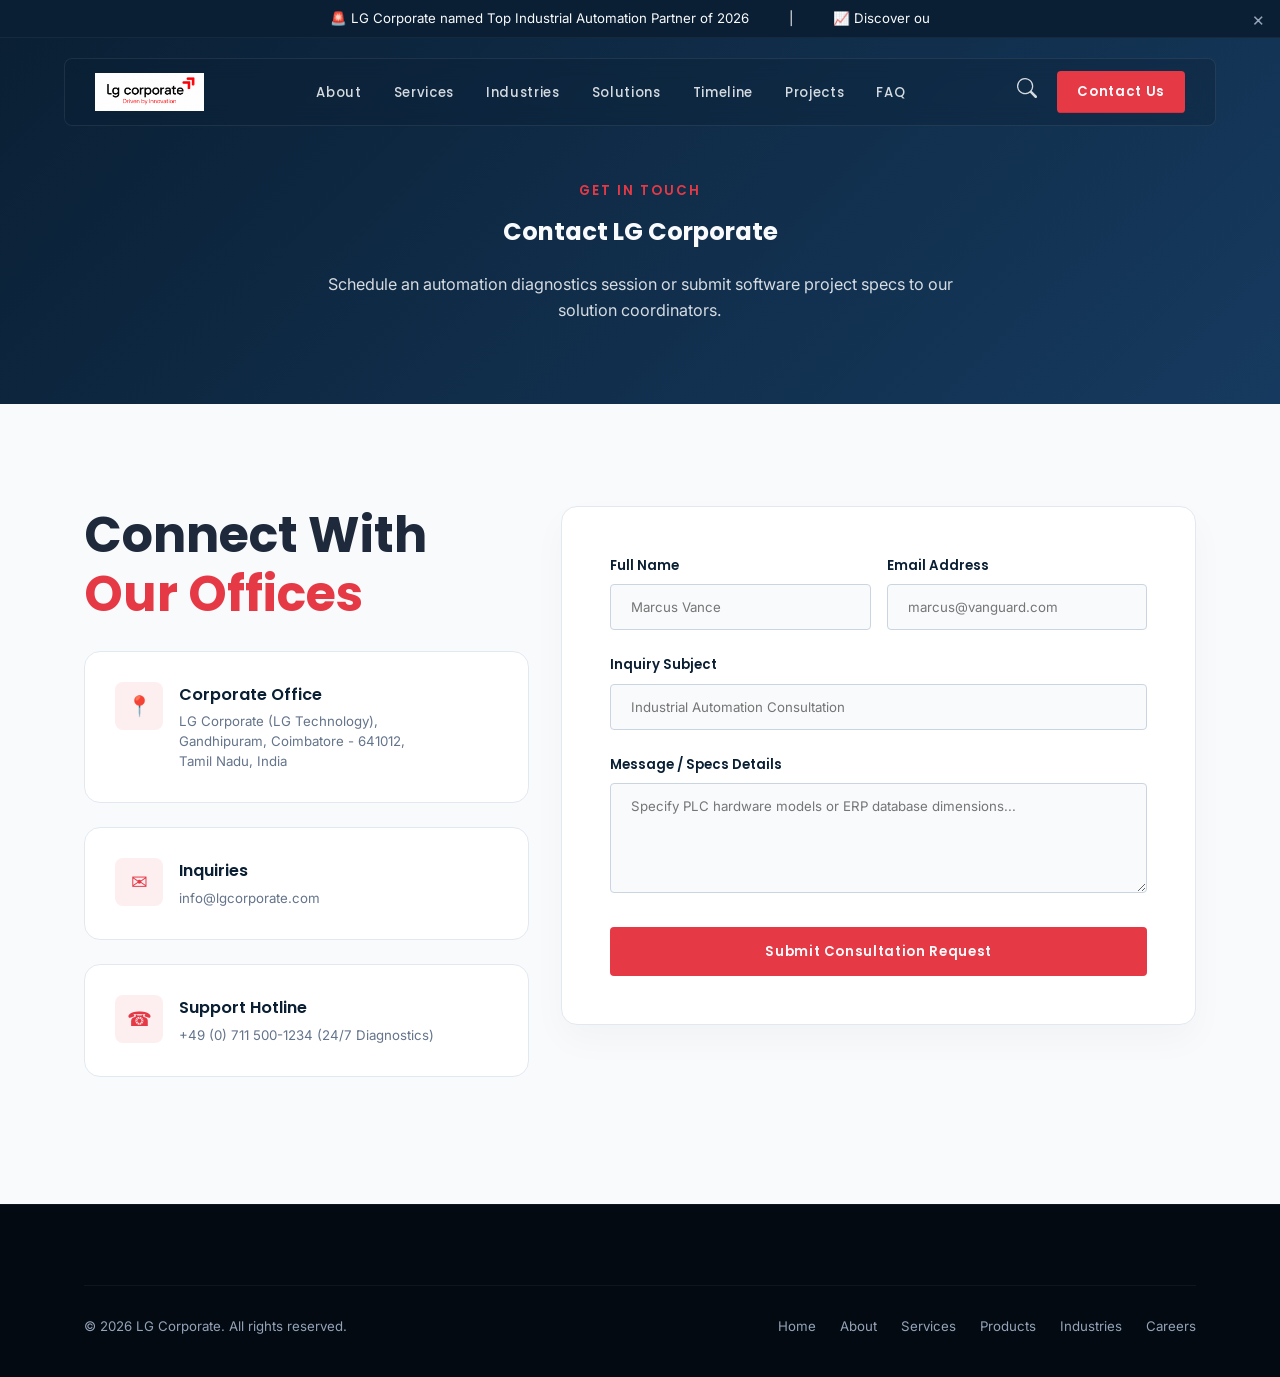
==== commit 16295d21: "mobile UI correction" ====
--- a/pages/contact.html
+++ b/pages/contact.html
@@ -183,7 +183,11 @@
               <div class="info-icon">📍</div>
               <div>
                 <h4 class="font-heading" style="font-weight: 600; color: var(--color-primary);">Corporate Office</h4>
-                <p style="font-size: var(--fs-body-sm); color: var(--color-text-muted); margin-top: 4px;">L.G. Technology, Gandhipuram, Coimbatore - 641012</p>
+                <p style="font-size: var(--fs-body-sm); color: var(--color-text-muted); margin-top: 4px; line-height: 1.5;">
+                  LG Corporate (LG Technology),<br>
+                  Gandhipuram, Coimbatore - 641012,<br>
+                  Tamil Nadu, India
+                </p>
               </div>
             </div>
 
--- a/css/responsive.css
+++ b/css/responsive.css
@@ -122,10 +122,14 @@
   }
 
   .hero-section {
-    height: auto;
-    min-height: auto;
-    padding-top: 140px;
-    padding-bottom: 40px;
+    height: 75vh;
+    min-height: 520px;
+    padding-top: 80px;
+    padding-bottom: 20px;
+  }
+
+  .hero-content {
+    bottom: 12%;
   }
 
   .scroll-indicator-container {
